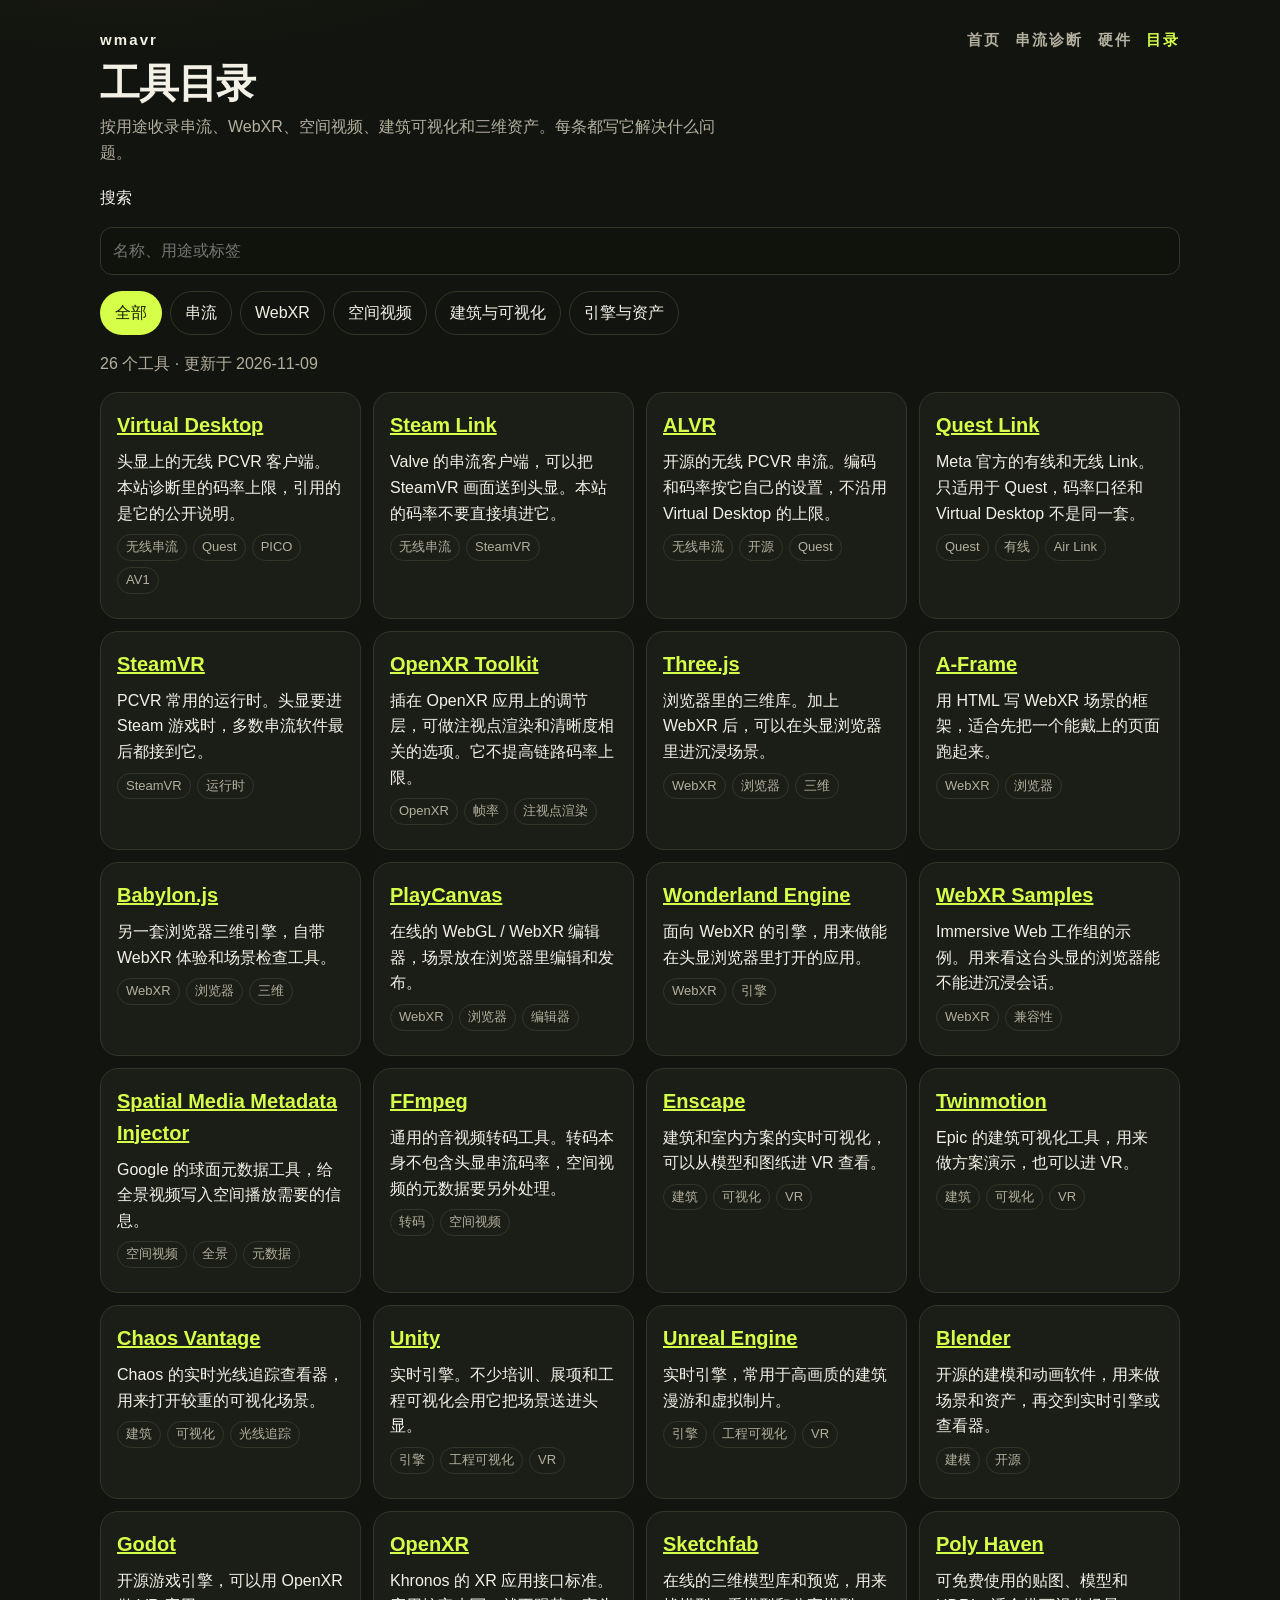
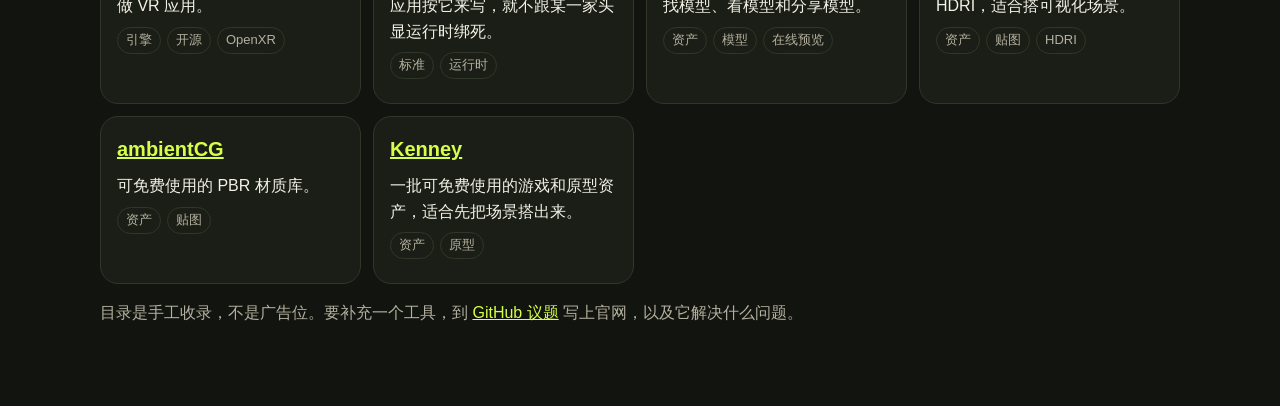
==== directory/index.html @ ae5f919e "Add a tool directory and a hardware verdict page." ====
<!DOCTYPE html>
<html lang="zh-CN">
<head>
  <meta charset="utf-8">
  <meta name="viewport" content="width=device-width, initial-scale=1">
  <title>工具目录 · wmavr</title>
  <meta name="description" content="串流、WebXR、空间视频、建筑可视化和三维资产的中文目录。">
  <link rel="canonical" href="https://wmavr.com/directory/">
  <link rel="icon" href="../favicon.svg" type="image/svg+xml">
  <link rel="stylesheet" href="../css/app.css">
</head>
<body>
  <div class="wrap">
    <header class="site-header">
      <div class="brand">
        <a href="/">wmavr</a>
        <nav class="nav" aria-label="栏目">
          <a href="/">首页</a>
          <a href="/rig/">串流诊断</a>
          <a href="/hardware/">硬件</a>
          <a href="/directory/" aria-current="page">目录</a>
        </nav>
      </div>
      <h1>工具目录</h1>
      <p class="lede">按用途收录串流、WebXR、空间视频、建筑可视化和三维资产。每条都写它解决什么问题。</p>
    </header>
    <label class="field" for="q">搜索</label>
    <input id="q" class="search" type="search" placeholder="名称、用途或标签">
    <div id="filters" class="filters"></div>
    <p id="count" class="fine"></p>
    <div id="board" class="dir-grid"></div>
    <p class="fine">目录是手工收录，不是广告位。要补充一个工具，到 <a href="https://github.com/hequanwei/wmavr/issues/new">GitHub 议题</a> 写上官网，以及它解决什么问题。</p>
  </div>
  <script src="../js/directory.js"></script>
</body>
</html>
---- css/app.css ----
:root {
  color-scheme: dark;
  --bg: #12140f;
  --bg-raise: #1b1e16;
  --line: #313628;
  --text: #f3f1e6;
  --muted: #b4b09f;
  --accent: #d6ff4a;
  --accent-ink: #172000;
  --warn: #ffb15a;
  --ok: #d6ff4a;
  --danger: #ff8a62;
  --shadow: 0 24px 60px rgba(0, 0, 0, 0.28);
  font-family: "Segoe UI", "PingFang SC", "Microsoft YaHei", sans-serif;
}

* { box-sizing: border-box; }

html { scroll-behavior: smooth; }

body {
  margin: 0;
  background:
    radial-gradient(900px 420px at 10% -10%, rgba(214, 255, 74, 0.08), transparent 60%),
    var(--bg);
  color: var(--text);
  font-size: 16px;
  line-height: 1.6;
}

button, select, input { font: inherit; }

a { color: var(--accent); }

.wrap {
  width: min(1080px, calc(100% - 32px));
  margin: 0 auto;
  padding-bottom: 64px;
}

.site-header {
  padding: 28px 0 8px;
}

.brand {
  display: flex;
  justify-content: space-between;
  gap: 16px;
  align-items: center;
  margin-bottom: 8px;
}

.brand a {
  color: var(--text);
  text-decoration: none;
  font-size: 15px;
  letter-spacing: 0.14em;
  font-weight: 700;
}

.nav {
  display: flex;
  flex-wrap: wrap;
  gap: 8px 14px;
}

.nav a {
  color: var(--muted);
  text-decoration: none;
}

.nav a[aria-current="page"] { color: var(--accent); }

.brand span, .lede, .step p, .fine, .sources, .placeholder, .hint {
  color: var(--muted);
}

.cards {
  display: grid;
  grid-template-columns: repeat(auto-fit, minmax(230px, 1fr));
  gap: 14px;
  margin-top: 22px;
}

.card {
  display: block;
  padding: 18px;
  background: var(--bg-raise);
  border: 1px solid var(--line);
  border-radius: 18px;
  color: var(--text);
  text-decoration: none;
}

.card:hover, .card:focus-visible { border-color: var(--accent); }

.card strong { display: block; font-size: 20px; margin-bottom: 6px; }

.card span { color: var(--muted); }

.hint { margin: 8px 0 0; }

.compare {
  display: grid;
  grid-template-columns: repeat(auto-fit, minmax(220px, 1fr));
  gap: 12px;
  margin-top: 16px;
}

.compare article, .panel {
  background: var(--bg-raise);
  border: 1px solid var(--line);
  border-radius: 18px;
  padding: 16px;
}

.compare h2, .panel h2 { font-size: 22px; margin: 0 0 8px; }

.yes { color: var(--ok); }
.no { color: var(--warn); }

h1 {
  margin: 0 0 8px;
  font-size: clamp(28px, 4vw, 40px);
  line-height: 1.15;
  letter-spacing: -0.03em;
}

.lede { margin: 0 0 12px; max-width: 40rem; }

.banner {
  margin: 0;
  padding: 10px 12px;
  border: 1px solid var(--line);
  border-left: 3px solid var(--warn);
  background: rgba(255, 177, 90, 0.06);
  color: var(--text);
}

.layout {
  display: grid;
  grid-template-columns: minmax(0, 1.1fr) minmax(280px, 0.9fr);
  gap: 20px;
  align-items: start;
  margin-top: 22px;
}

.steps, .result-card, .sources {
  background: var(--bg-raise);
  border: 1px solid var(--line);
  border-radius: 18px;
}

.field { display: block; margin: 0 0 8px; }

.steps { padding: 8px 18px 18px; }

.step {
  margin: 0;
  padding: 16px 0;
  border: 0;
  border-bottom: 1px solid var(--line);
}

.step:last-of-type { border-bottom: 0; }

.step legend {
  padding: 0;
  font-weight: 700;
}

.step p { margin: 6px 0 12px; }

label.choice, .check {
  display: flex;
  gap: 10px;
  align-items: flex-start;
  padding: 10px 12px;
  margin: 8px 0;
  border: 1px solid var(--line);
  border-radius: 12px;
  background: #14170f;
}

label.choice:has(input:checked), .check:has(input:checked) {
  border-color: var(--accent);
  background: rgba(214, 255, 74, 0.06);
}

label.choice input, .check input {
  margin-top: 4px;
  accent-color: #b6e000;
}

.choice small, .check small, .field small {
  display: block;
  color: var(--muted);
}

select {
  width: 100%;
  min-height: 48px;
  padding: 10px 12px;
  border-radius: 12px;
  border: 1px solid var(--line);
  background: #10130c;
  color: var(--text);
}

select:focus, input:focus-visible, button:focus-visible, summary:focus-visible {
  outline: 2px solid var(--accent);
  outline-offset: 2px;
}

.result-card {
  position: sticky;
  top: 16px;
  padding: 18px;
  box-shadow: var(--shadow);
}

.result { margin: 0; }

.result h2 { margin: 0 0 8px; font-size: 28px; line-height: 1.2; }

.result.tone-none h2 { color: var(--ok); }
.result.tone-gpu h2, .result.tone-headset h2, .result.tone-network h2 { color: var(--warn); }
.result.tone-unknown h2, .result.tone-incomplete h2 { color: var(--text); }

.kv { margin: 14px 0; padding: 0; }
.kv div { margin: 0 0 10px; }
.kv dt { color: var(--muted); font-size: 13px; }
.kv dd { margin: 0; }

.actions { display: flex; flex-wrap: wrap; gap: 8px; margin-top: 14px; }

button {
  min-height: 44px;
  padding: 8px 14px;
  border-radius: 999px;
  border: 1px solid var(--line);
  background: transparent;
  color: var(--text);
  cursor: pointer;
}

button.primary {
  background: var(--accent);
  color: var(--accent-ink);
  border-color: transparent;
  font-weight: 700;
}

button:disabled { opacity: 0.45; cursor: not-allowed; }

.sources { margin-top: 20px; padding: 8px 18px 18px; }

.sources h2 { font-size: 18px; }

.sources li { margin: 10px 0; }

.sources a { display: inline-block; }

.sheet-block { margin-top: 28px; }

.sheet-block h2 { font-size: 22px; margin: 0 0 8px; }

.sheet-block ul { padding-left: 18px; }

.sheet-block li { margin: 10px 0; }

.table-wrap { overflow-x: auto; margin-top: 8px; }

.sheet {
  width: 100%;
  min-width: 520px;
  border-collapse: collapse;
}

.sheet th, .sheet td {
  text-align: left;
  padding: 10px 12px;
  border-bottom: 1px solid var(--line);
  vertical-align: top;
}

.sheet tr:first-child th {
  color: var(--muted);
  font-size: 13px;
  font-weight: 600;
}

.sheet .group td {
  font-weight: 700;
  border-bottom: 0;
  padding-bottom: 0;
}

.fields {
  display: grid;
  grid-template-columns: repeat(auto-fit, minmax(200px, 1fr));
  gap: 12px;
}

.search {
  width: 100%;
  min-height: 48px;
  margin-top: 8px;
  padding: 10px 12px;
  border-radius: 12px;
  border: 1px solid var(--line);
  background: #10130c;
  color: var(--text);
}

.filters { display: flex; flex-wrap: wrap; gap: 8px; margin: 16px 0; }

.filters button[aria-pressed="true"] {
  background: var(--accent);
  color: var(--accent-ink);
  border-color: transparent;
}

.dir-grid {
  display: grid;
  grid-template-columns: repeat(auto-fit, minmax(260px, 1fr));
  gap: 12px;
}

.dir-grid article {
  background: var(--bg-raise);
  border: 1px solid var(--line);
  border-radius: 18px;
  padding: 16px;
}

.dir-grid h2 { font-size: 20px; margin: 0 0 8px; }

.dir-grid p { margin: 0 0 8px; }

.tags { display: flex; flex-wrap: wrap; gap: 6px; }

.tag {
  border: 1px solid var(--line);
  border-radius: 999px;
  padding: 2px 8px;
  color: var(--muted);
  font-size: 13px;
}

@media (max-width: 800px) {
  .layout { grid-template-columns: 1fr; }
  .result-card { position: static; }
  .brand { display: block; }
}

@media (prefers-reduced-motion: reduce) {
  html { scroll-behavior: auto; }
}
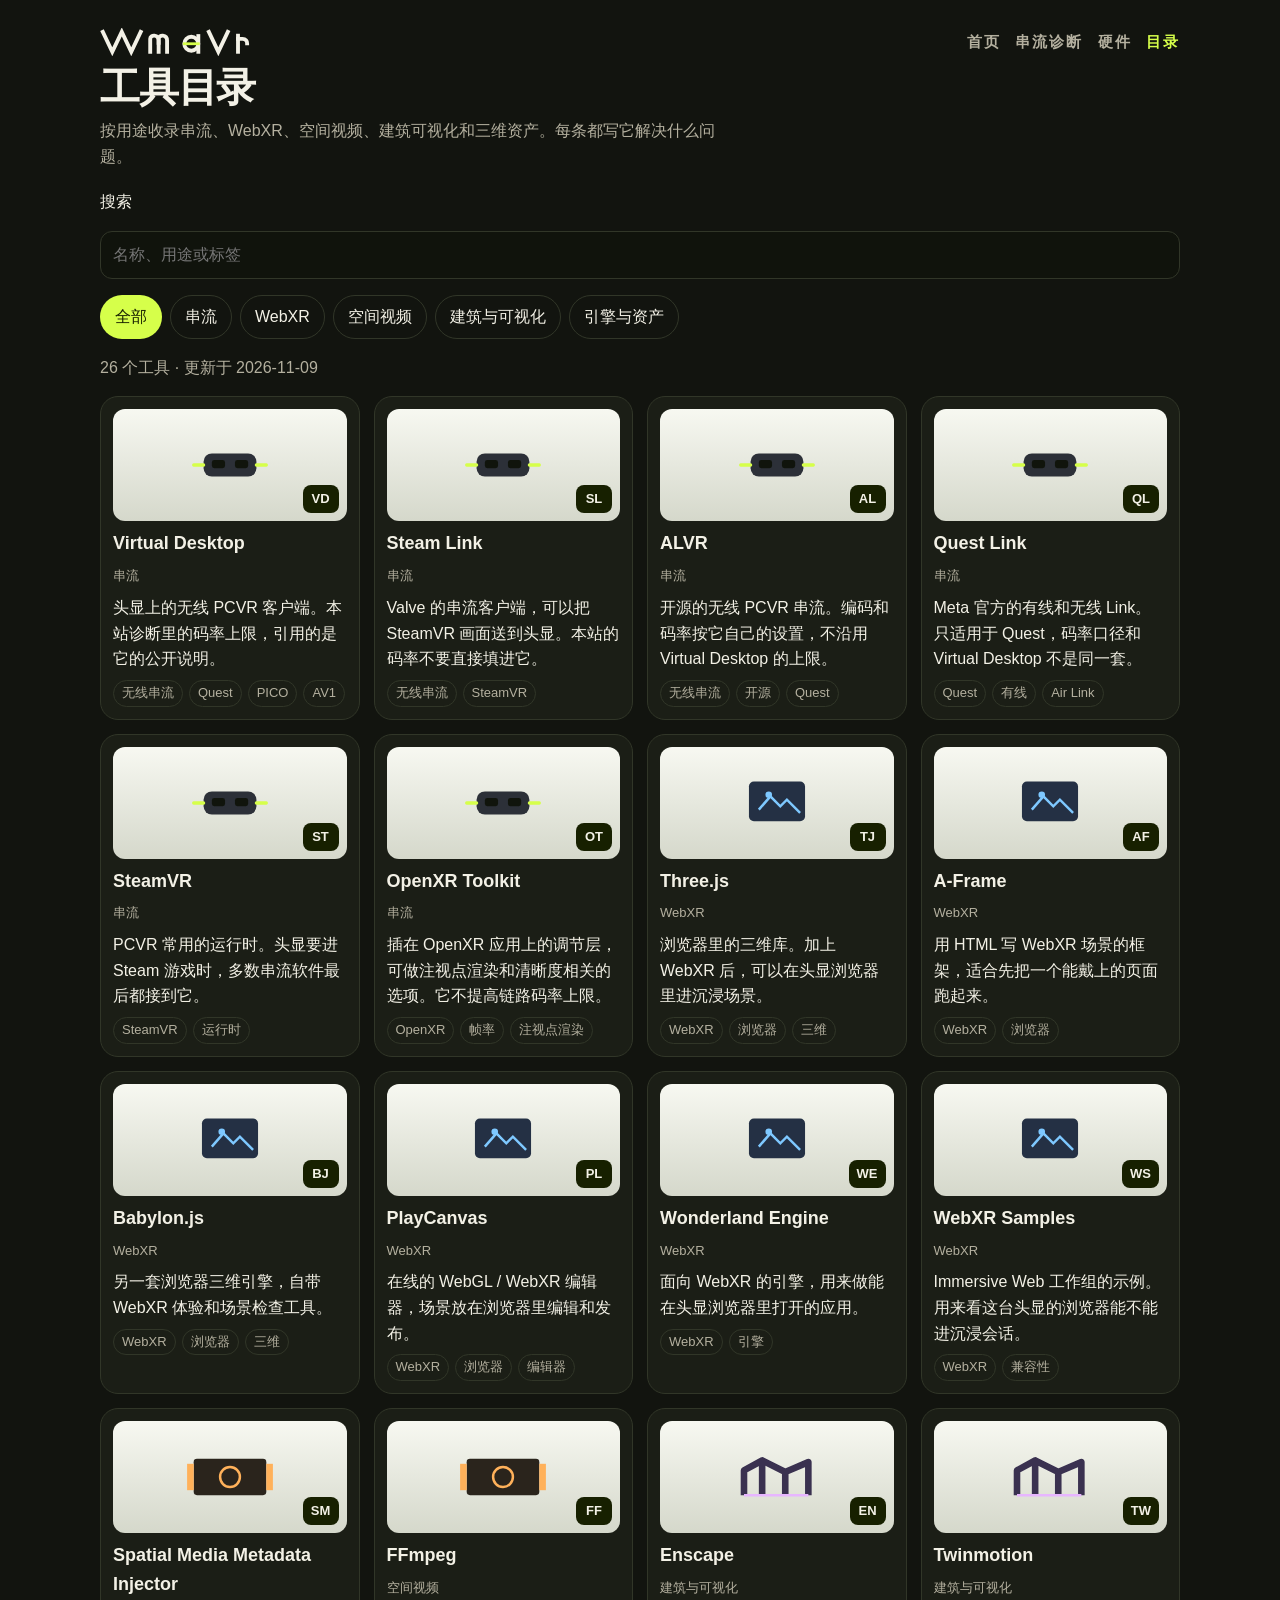
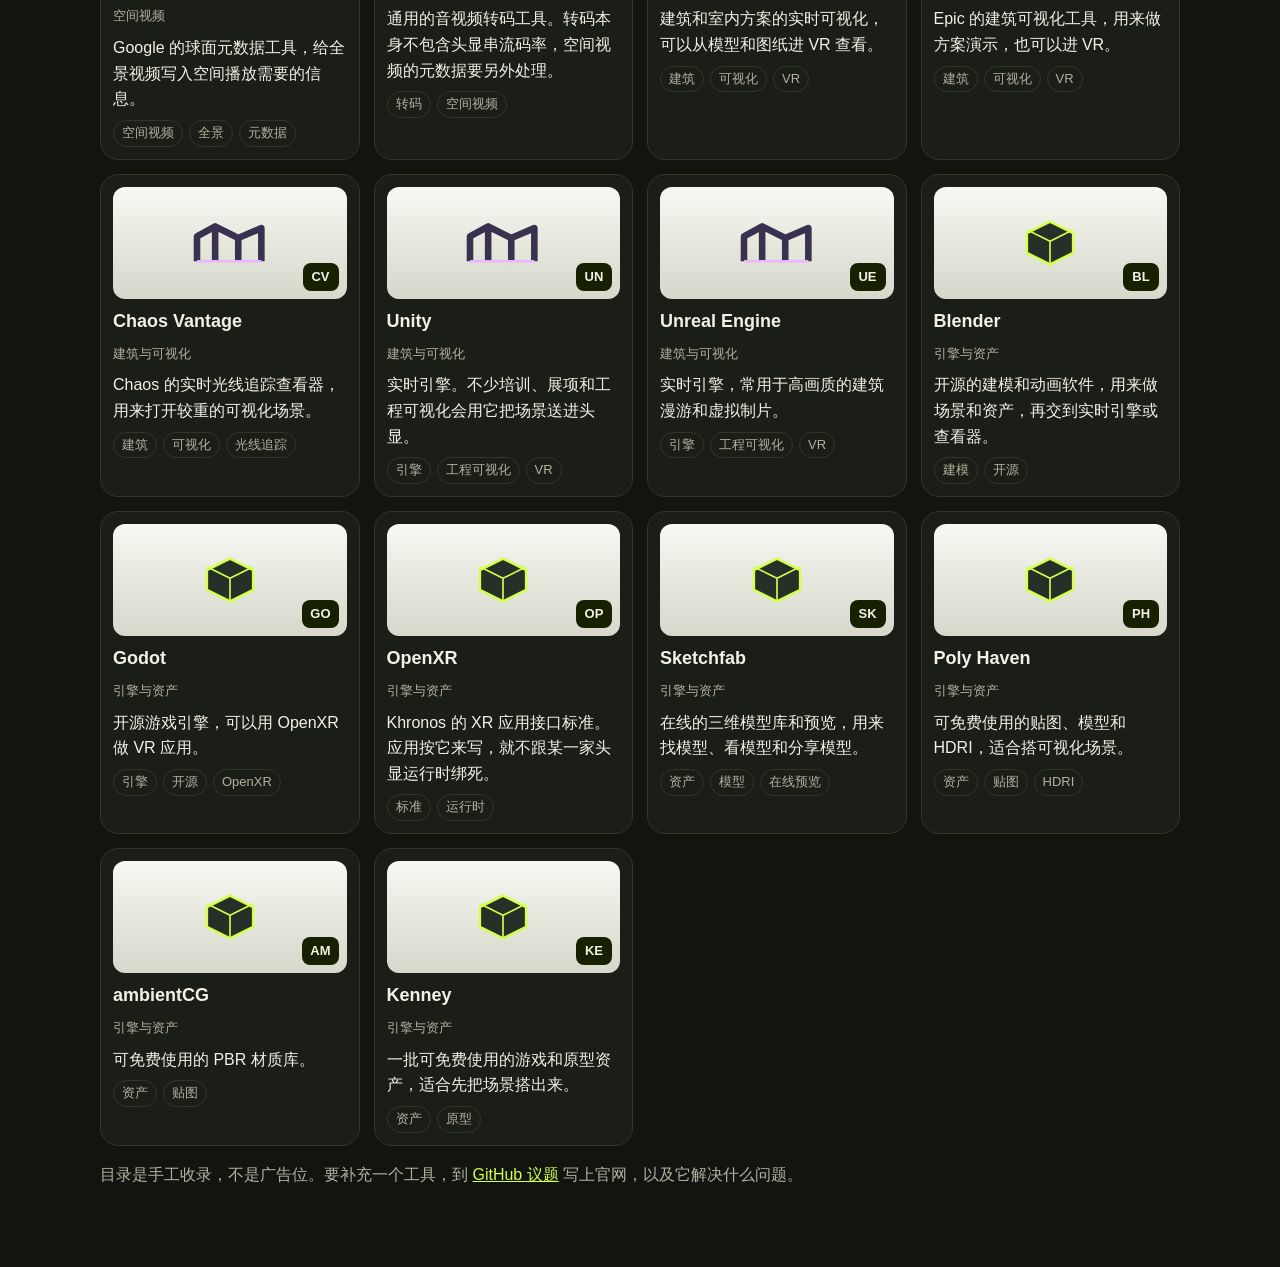
==== commit 5f9aa2ee: "Give the name a drawn wordmark and fill the homepage with on-site pictures." ====
--- a/directory/index.html
+++ b/directory/index.html
@@ -13,7 +13,7 @@
   <div class="wrap">
     <header class="site-header">
       <div class="brand">
-        <a href="/">wmavr</a>
+        <a class="logo-link" href="/" aria-label="wmavr"><img src="/img/wordmark.svg" alt=""></a>
         <nav class="nav" aria-label="栏目">
           <a href="/">首页</a>
           <a href="/rig/">串流诊断</a>
--- a/css/app.css
+++ b/css/app.css
@@ -58,6 +58,91 @@
   font-weight: 700;
 }
 
+.logo-link img {
+  display: block;
+  height: 28px;
+  width: auto;
+}
+
+.hero { margin: 18px 0 6px; }
+
+.hero h1 {
+  display: flex;
+  flex-wrap: wrap;
+  align-items: flex-end;
+  gap: 10px 18px;
+  margin: 0 0 12px;
+}
+
+.hero h1 img {
+  display: block;
+  width: min(560px, 100%);
+  height: auto;
+}
+
+.expand {
+  margin: 0 0 6px;
+  color: var(--accent);
+  font-size: 13px;
+  font-weight: 700;
+  letter-spacing: 0.18em;
+  text-transform: uppercase;
+}
+
+.stories {
+  display: grid;
+  grid-template-columns: 1.3fr 1fr;
+  gap: 14px;
+}
+
+.story {
+  display: grid;
+  grid-template-columns: 132px 1fr;
+  gap: 14px;
+  align-items: center;
+  padding: 12px;
+  background: var(--bg-raise);
+  border: 1px solid var(--line);
+  border-radius: 18px;
+  color: var(--text);
+  text-decoration: none;
+}
+
+.story.feature {
+  grid-column: 1;
+  grid-row: 1 / span 2;
+  grid-template-columns: 1fr;
+  align-items: stretch;
+}
+
+.story:hover, .story:focus-visible { border-color: var(--accent); }
+
+.story img {
+  width: 100%;
+  height: 96px;
+  object-fit: cover;
+  border-radius: 12px;
+  background: #e7eadf;
+}
+
+.story.feature img { height: 220px; }
+
+.story strong { display: block; font-size: 20px; margin: 2px 0 6px; }
+
+.story span { color: var(--muted); }
+
+.updates { list-style: none; margin: 0; padding: 0; }
+
+.updates li {
+  display: grid;
+  grid-template-columns: 7.5rem 1fr;
+  gap: 12px;
+  padding: 12px 0;
+  border-top: 1px solid var(--line);
+}
+
+.updates time { color: var(--accent); font-variant-numeric: tabular-nums; }
+
 .nav {
   display: flex;
   flex-wrap: wrap;
@@ -93,6 +178,19 @@
 }
 
 .card:hover, .card:focus-visible { border-color: var(--accent); }
+
+.glyph {
+  display: grid;
+  place-items: center;
+  width: 48px;
+  height: 48px;
+  margin-bottom: 12px;
+  border-radius: 14px;
+  background: #10130c;
+  border: 1px solid var(--line);
+}
+
+.glyph svg { width: 28px; height: 28px; }
 
 .card strong { display: block; font-size: 20px; margin-bottom: 6px; }
 
@@ -321,22 +419,113 @@
   border-color: transparent;
 }
 
-.dir-grid {
-  display: grid;
-  grid-template-columns: repeat(auto-fit, minmax(260px, 1fr));
-  gap: 12px;
-}
+.dir-grid, .guide-grid {
+  display: grid;
+  gap: 14px;
+}
+
+.dir-grid { grid-template-columns: repeat(auto-fill, minmax(220px, 1fr)); }
+
+.guide-grid { grid-template-columns: repeat(auto-fill, minmax(158px, 1fr)); }
+
+.guide-grid.wide { grid-template-columns: repeat(auto-fill, minmax(230px, 1fr)); }
+
+.guide-section { margin-top: 8px; }
+
+.guide-section + .guide-section { margin-top: 28px; }
+
+.guide-section h2 { font-size: 22px; margin: 0 0 12px; }
+
+button.guide-card {
+  display: flex;
+  flex-direction: column;
+  align-items: stretch;
+  width: 100%;
+  min-height: 0;
+  padding: 12px;
+  border-radius: 18px;
+  background: var(--bg-raise);
+  text-align: left;
+  gap: 8px;
+}
+
+button.guide-card.is-selected {
+  border-color: var(--accent);
+  box-shadow: inset 0 0 0 1px var(--accent);
+}
+
+.pill {
+  align-self: flex-start;
+  border-radius: 999px;
+  padding: 3px 8px;
+  font-size: 12px;
+  font-weight: 700;
+  line-height: 1.4;
+}
+
+.pill.yes { background: #d6ff4a; color: #172000; }
+.pill.no { background: #ffb15a; color: #2a1600; }
+.pill.wait { background: #7ec8ff; color: #041820; }
+.pill.old { background: #3c4236; color: #f3f1e6; }
+
+.shot {
+  position: relative;
+  display: flex;
+  align-items: center;
+  justify-content: center;
+  height: 112px;
+  border-radius: 12px;
+  background: linear-gradient(#f7f8f1, #d5d8cb);
+  overflow: hidden;
+}
+
+.shot svg { width: 132px; height: 84px; }
+
+.shot img {
+  width: 100%;
+  height: 100%;
+  object-fit: contain;
+}
+
+.shot .mark {
+  position: absolute;
+  right: 8px;
+  bottom: 8px;
+  min-width: 36px;
+  height: 28px;
+  padding: 0 8px;
+  border-radius: 8px;
+  background: #172000;
+  color: #f3f1e6;
+  font-size: 13px;
+  font-weight: 700;
+  line-height: 28px;
+  text-align: center;
+}
+
+button.guide-card strong { font-size: 16px; line-height: 1.3; }
+
+button.guide-card .fine { margin: 0; }
 
 .dir-grid article {
+  display: flex;
+  flex-direction: column;
+  gap: 8px;
   background: var(--bg-raise);
   border: 1px solid var(--line);
   border-radius: 18px;
-  padding: 16px;
-}
-
-.dir-grid h2 { font-size: 20px; margin: 0 0 8px; }
-
-.dir-grid p { margin: 0 0 8px; }
+  padding: 12px;
+}
+
+.dir-grid h2 { font-size: 18px; margin: 0; }
+
+.dir-grid h2 a { color: var(--text); text-decoration: none; }
+
+.dir-grid h2 a:hover, .dir-grid h2 a:focus-visible { color: var(--accent); }
+
+.dir-grid p { margin: 0; }
+
+.kicker { color: var(--muted); font-size: 13px; }
 
 .tags { display: flex; flex-wrap: wrap; gap: 6px; }
 
@@ -352,6 +541,10 @@
   .layout { grid-template-columns: 1fr; }
   .result-card { position: static; }
   .brand { display: block; }
+  .stories { grid-template-columns: 1fr; }
+  .story, .story.feature { grid-column: auto; grid-row: auto; grid-template-columns: 1fr; }
+  .story img, .story.feature img { height: 160px; }
+  .updates li { grid-template-columns: 1fr; gap: 2px; }
 }
 
 @media (prefers-reduced-motion: reduce) {
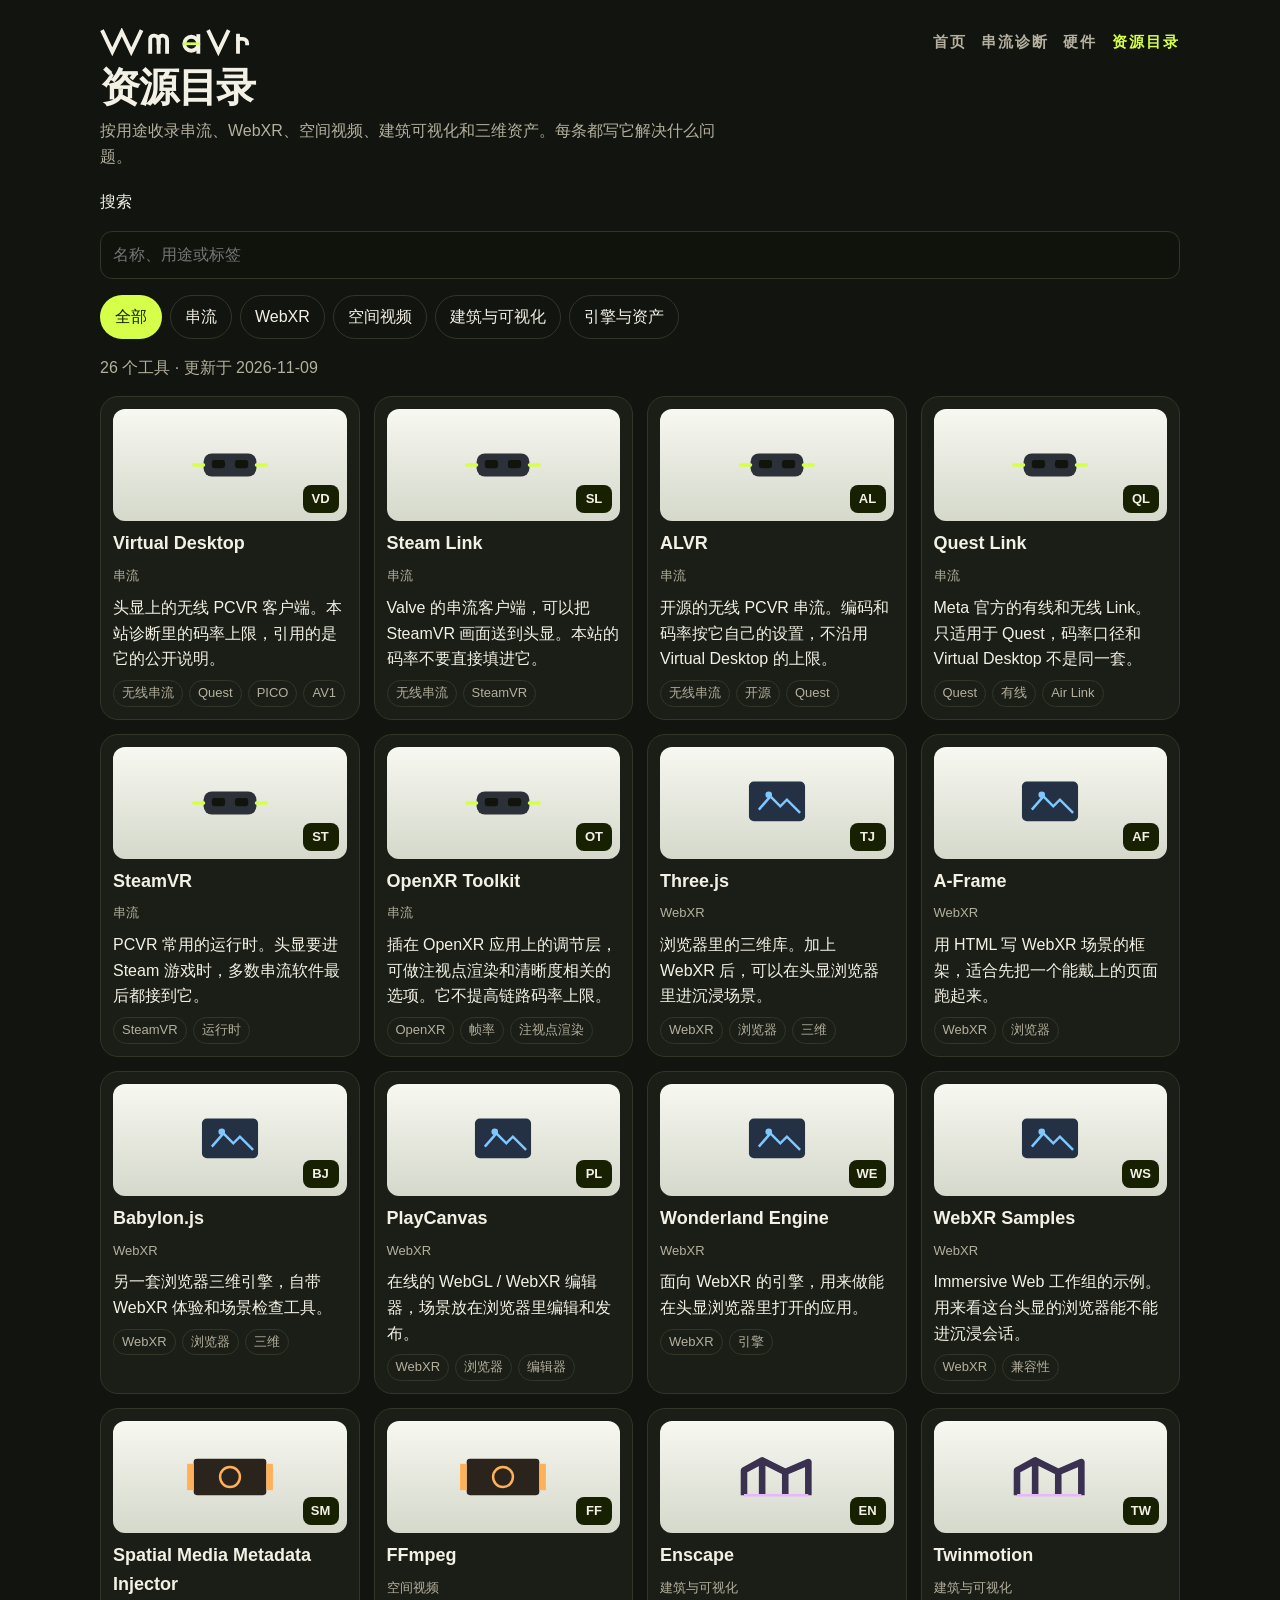
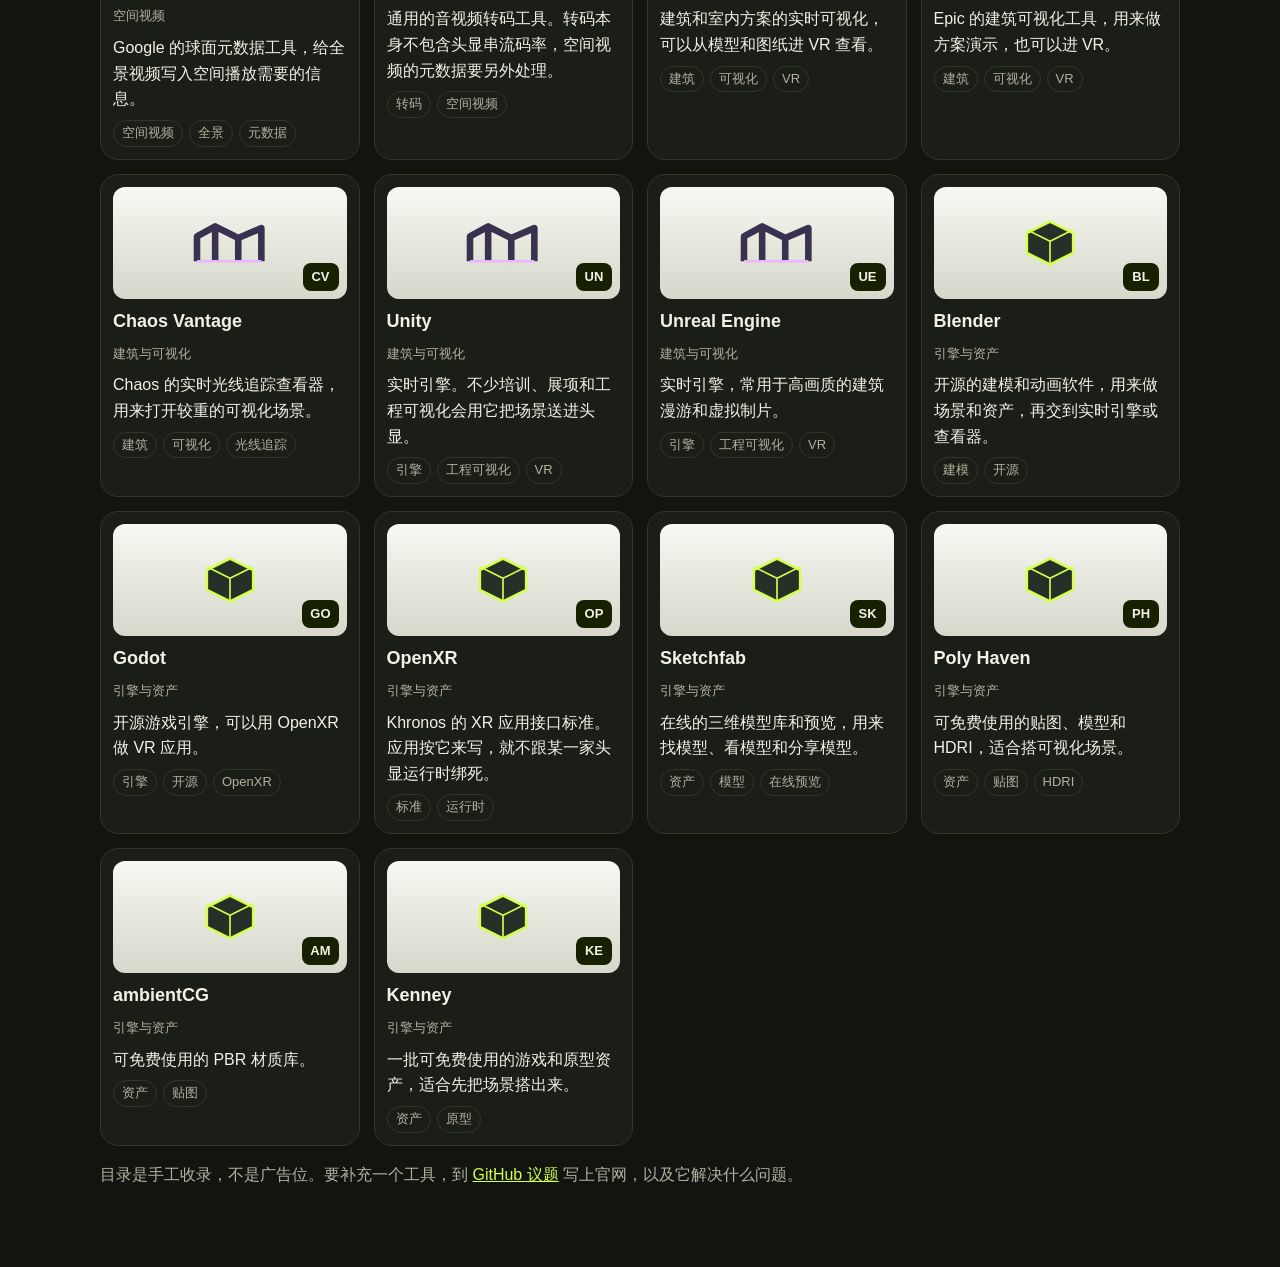
==== commit 36f8ce2c: "Rename the tool list to a resource directory and drop the homepage changelog." ====
--- a/directory/index.html
+++ b/directory/index.html
@@ -3,7 +3,7 @@
 <head>
   <meta charset="utf-8">
   <meta name="viewport" content="width=device-width, initial-scale=1">
-  <title>工具目录 · wmavr</title>
+  <title>资源目录 · wmavr</title>
   <meta name="description" content="串流、WebXR、空间视频、建筑可视化和三维资产的中文目录。">
   <link rel="canonical" href="https://wmavr.com/directory/">
   <link rel="icon" href="../favicon.svg" type="image/svg+xml">
@@ -18,10 +18,10 @@
           <a href="/">首页</a>
           <a href="/rig/">串流诊断</a>
           <a href="/hardware/">硬件</a>
-          <a href="/directory/" aria-current="page">目录</a>
+          <a href="/directory/" aria-current="page">资源目录</a>
         </nav>
       </div>
-      <h1>工具目录</h1>
+      <h1>资源目录</h1>
       <p class="lede">按用途收录串流、WebXR、空间视频、建筑可视化和三维资产。每条都写它解决什么问题。</p>
     </header>
     <label class="field" for="q">搜索</label>
--- a/css/app.css
+++ b/css/app.css
@@ -89,60 +89,6 @@
   text-transform: uppercase;
 }
 
-.stories {
-  display: grid;
-  grid-template-columns: 1.3fr 1fr;
-  gap: 14px;
-}
-
-.story {
-  display: grid;
-  grid-template-columns: 132px 1fr;
-  gap: 14px;
-  align-items: center;
-  padding: 12px;
-  background: var(--bg-raise);
-  border: 1px solid var(--line);
-  border-radius: 18px;
-  color: var(--text);
-  text-decoration: none;
-}
-
-.story.feature {
-  grid-column: 1;
-  grid-row: 1 / span 2;
-  grid-template-columns: 1fr;
-  align-items: stretch;
-}
-
-.story:hover, .story:focus-visible { border-color: var(--accent); }
-
-.story img {
-  width: 100%;
-  height: 96px;
-  object-fit: cover;
-  border-radius: 12px;
-  background: #e7eadf;
-}
-
-.story.feature img { height: 220px; }
-
-.story strong { display: block; font-size: 20px; margin: 2px 0 6px; }
-
-.story span { color: var(--muted); }
-
-.updates { list-style: none; margin: 0; padding: 0; }
-
-.updates li {
-  display: grid;
-  grid-template-columns: 7.5rem 1fr;
-  gap: 12px;
-  padding: 12px 0;
-  border-top: 1px solid var(--line);
-}
-
-.updates time { color: var(--accent); font-variant-numeric: tabular-nums; }
-
 .nav {
   display: flex;
   flex-wrap: wrap;
@@ -541,10 +487,6 @@
   .layout { grid-template-columns: 1fr; }
   .result-card { position: static; }
   .brand { display: block; }
-  .stories { grid-template-columns: 1fr; }
-  .story, .story.feature { grid-column: auto; grid-row: auto; grid-template-columns: 1fr; }
-  .story img, .story.feature img { height: 160px; }
-  .updates li { grid-template-columns: 1fr; gap: 2px; }
 }
 
 @media (prefers-reduced-motion: reduce) {
